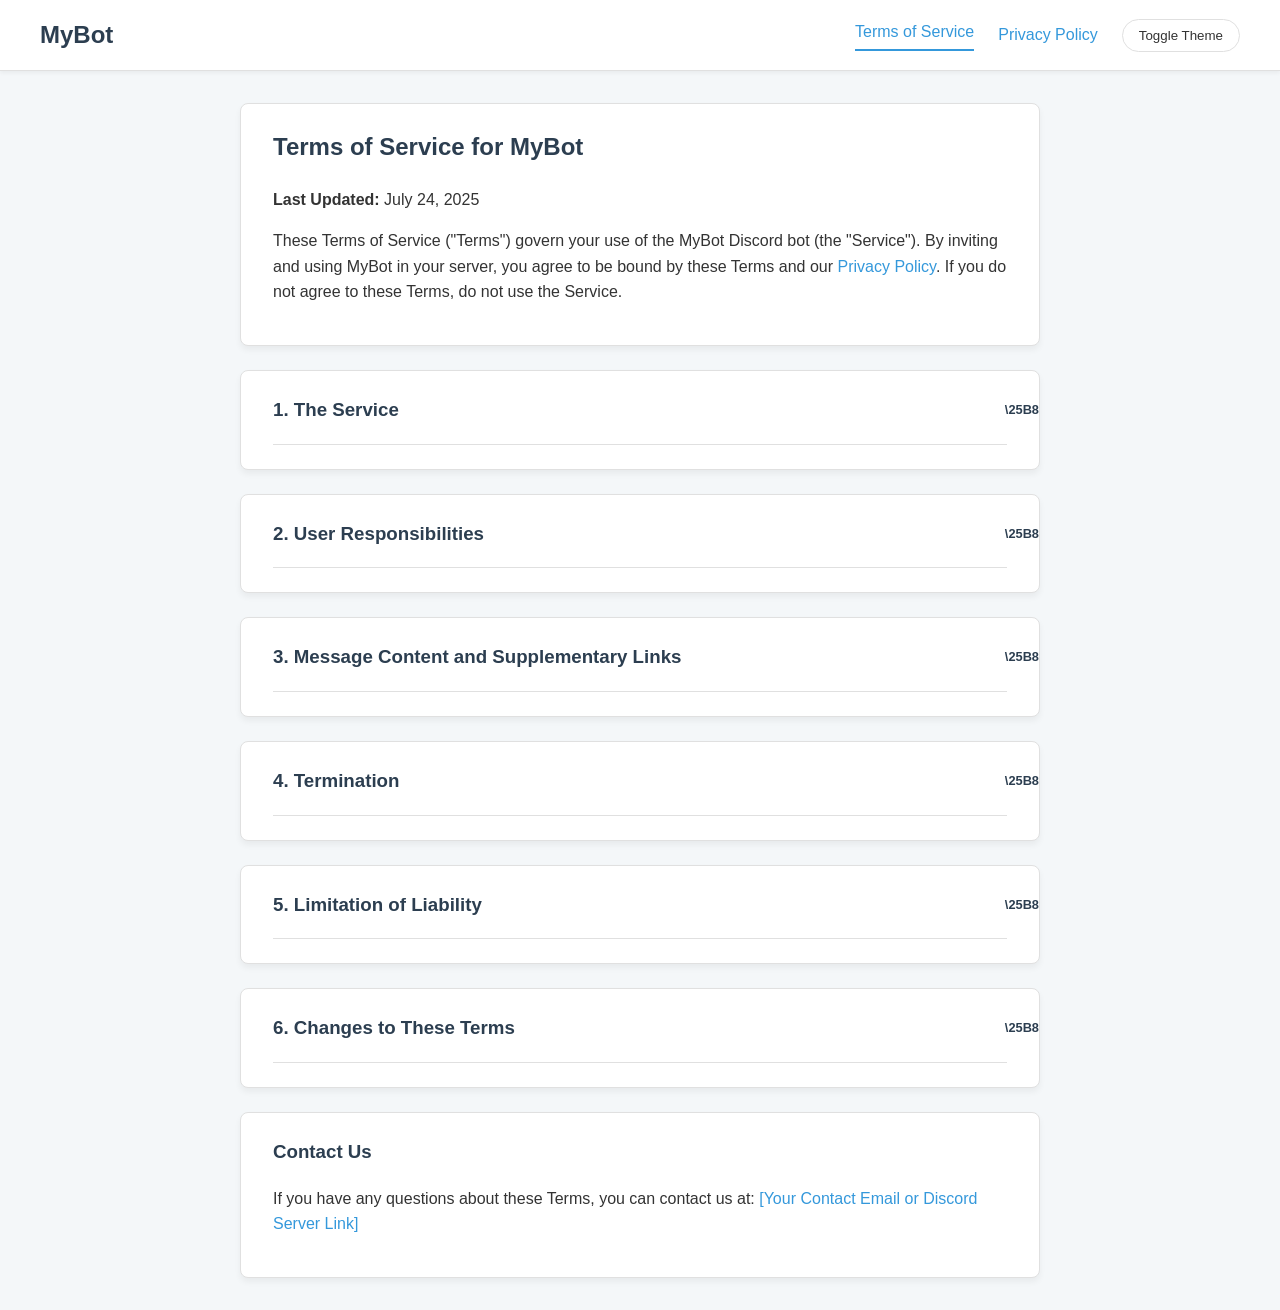
==== index.html @ b65b9b9e "hi" ====
<!DOCTYPE html>
<html lang="en">
<head>
    <meta charset="UTF-8">
    <title>Redirecting to MyBot Docs</title>
    <!-- This line does the magic: it redirects to terms.html immediately -->
    <meta http-equiv="refresh" content="0; url=terms.html" />
</head>
<body>
    <p>If you are not redirected automatically, please <a href="terms.html">click here to view the Terms of Service</a>.</p>
</body>
</html>
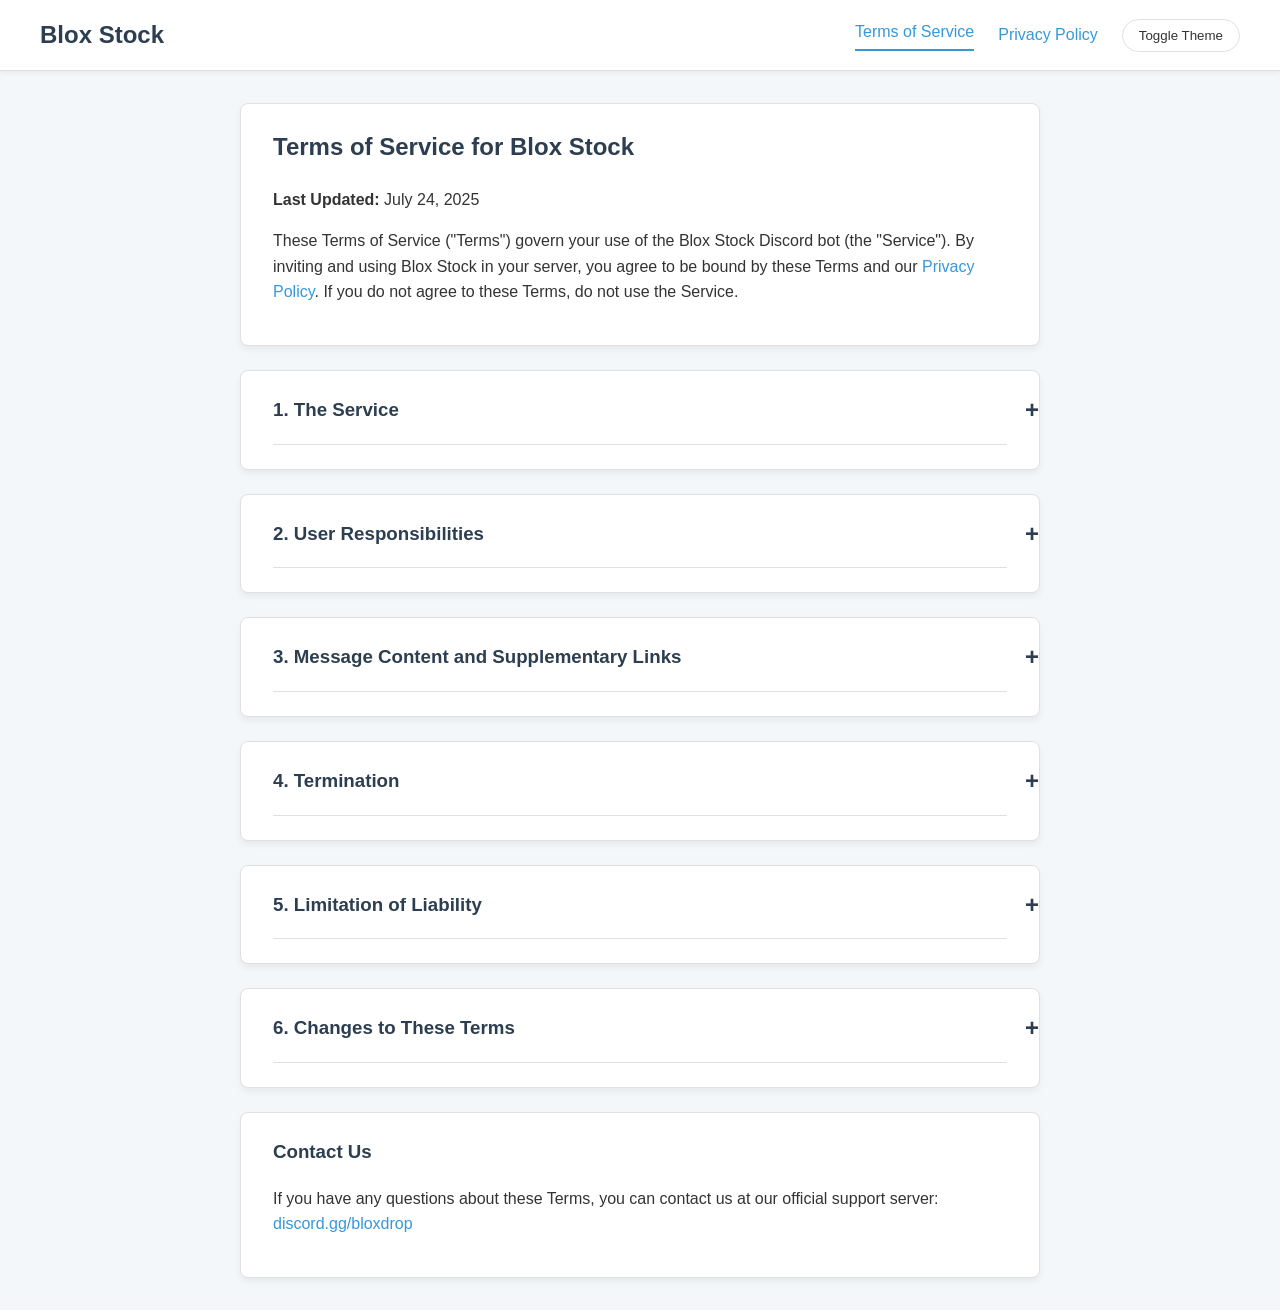
==== commit 4554c619: "ad" ====
--- a/index.html
+++ b/index.html
@@ -2,8 +2,7 @@
 <html lang="en">
 <head>
     <meta charset="UTF-8">
-    <title>Redirecting to MyBot Docs</title>
-    <!-- This line does the magic: it redirects to terms.html immediately -->
+    <title>Redirecting to Blox Stock Docs</title>
     <meta http-equiv="refresh" content="0; url=terms.html" />
 </head>
 <body>
